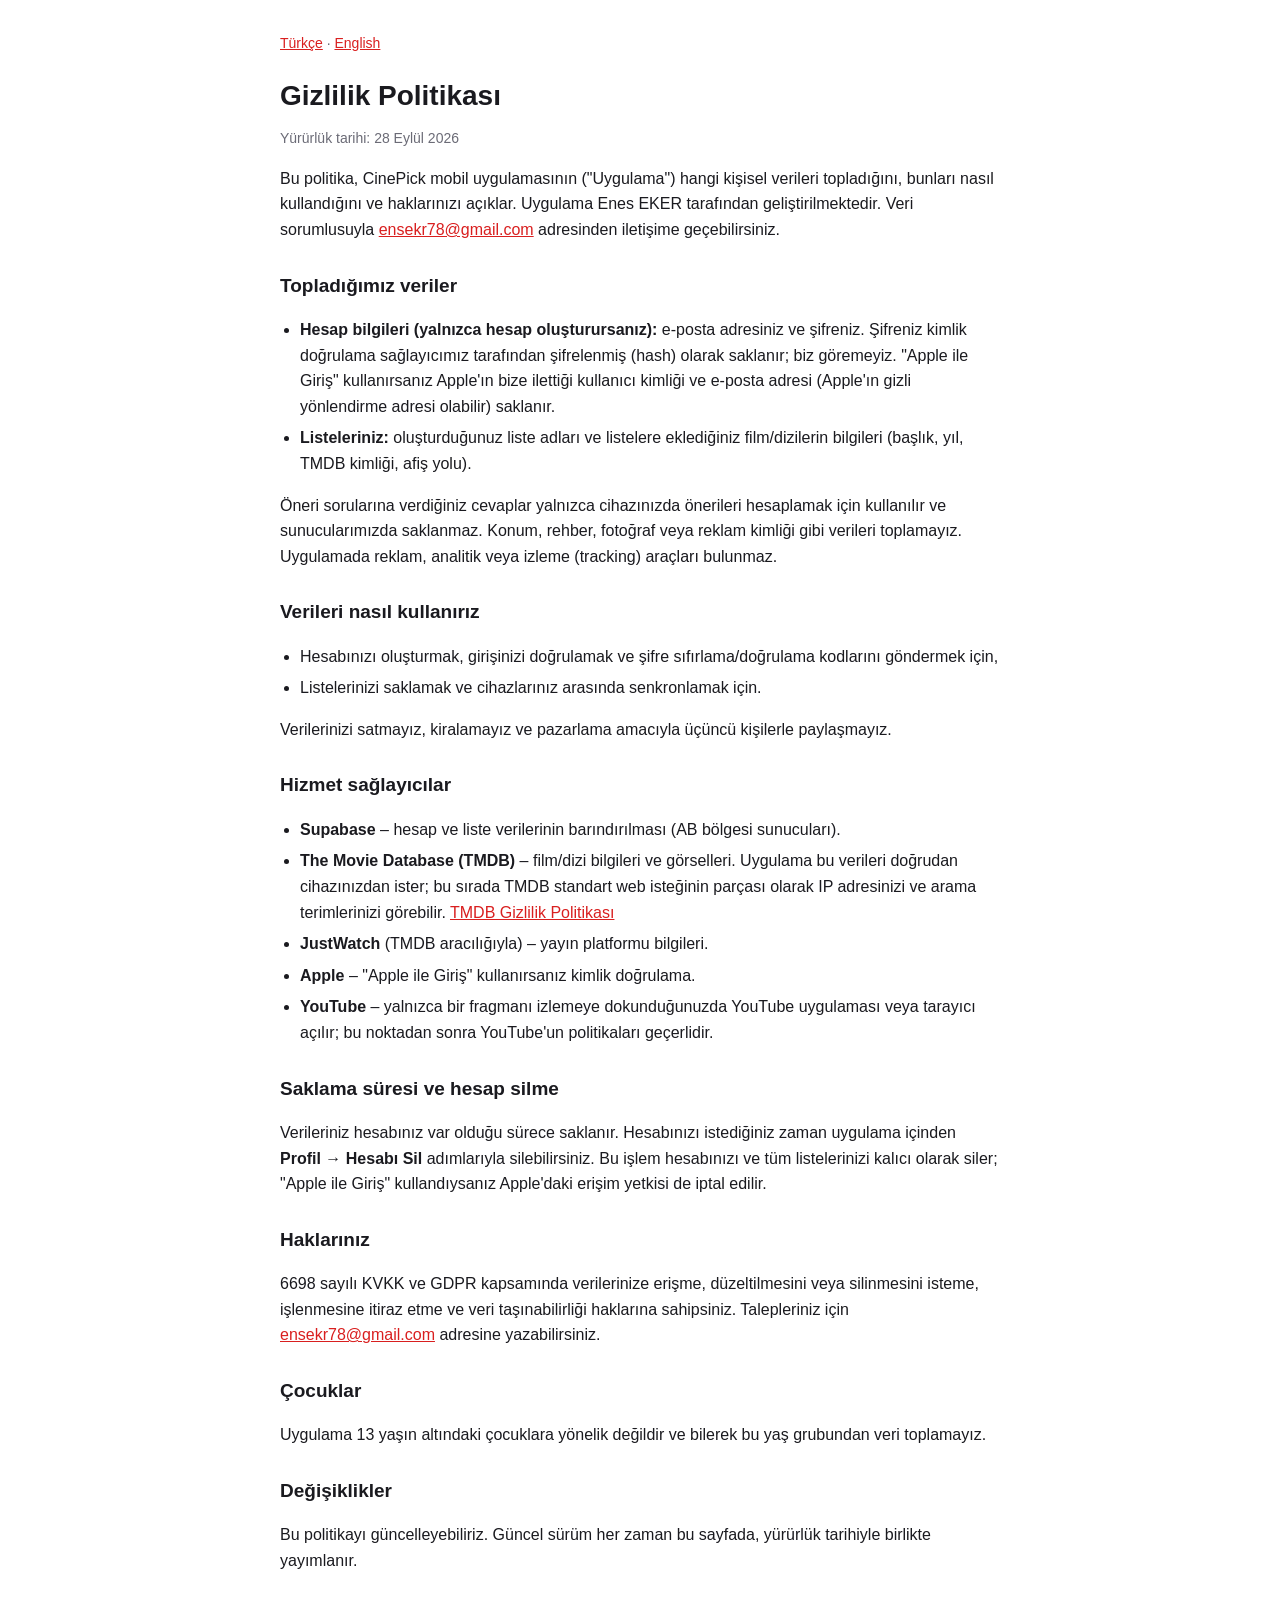
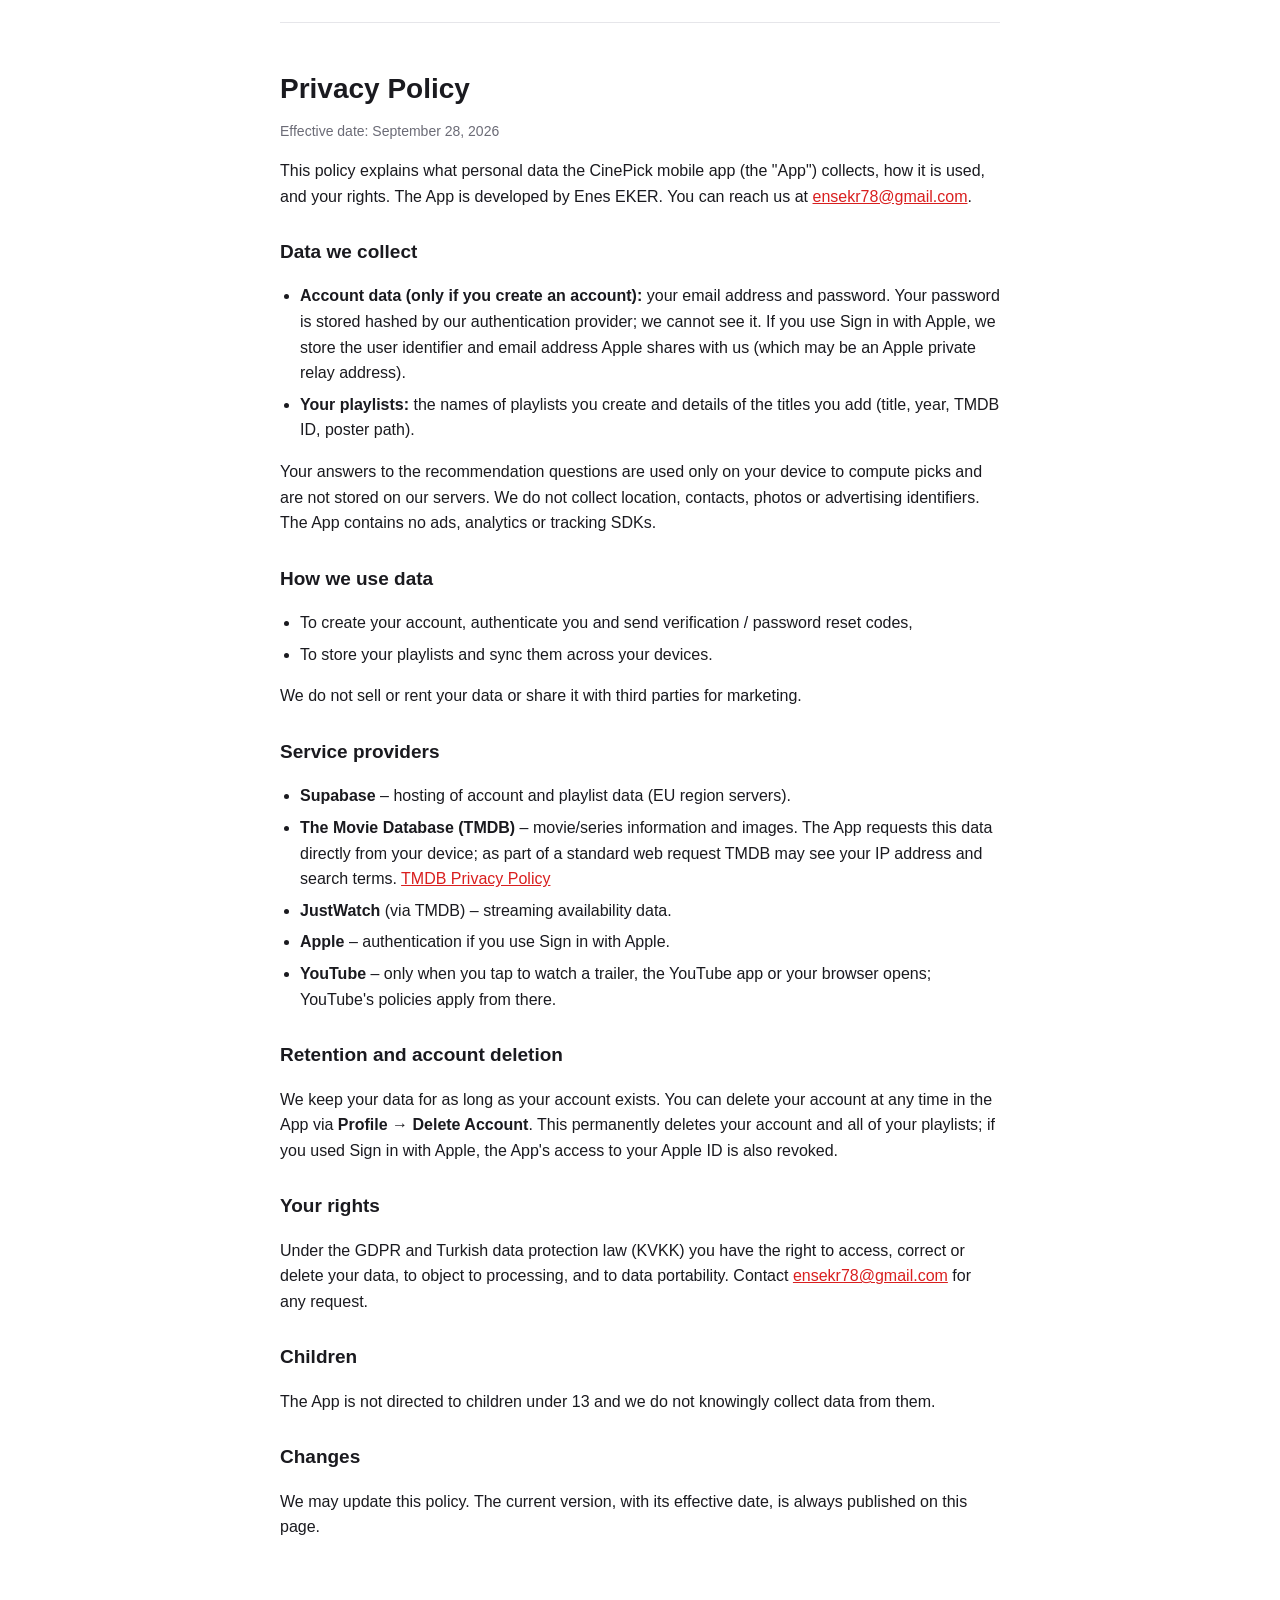
==== privacy.html @ 38d4e5ef "CinePick privacy policy, terms of use and support pages" ====
<!doctype html>
<html lang="tr">
<head>
  <meta charset="utf-8">
  <meta name="viewport" content="width=device-width, initial-scale=1">
  <title>CinePick – Gizlilik Politikası / Privacy Policy</title>
  <link rel="stylesheet" href="style.css">
</head>
<body>
  <main>
    <nav class="lang"><a href="#tr">Türkçe</a> · <a href="#en">English</a></nav>

    <section id="tr" lang="tr">
      <h1>Gizlilik Politikası</h1>
      <p class="muted">Yürürlük tarihi: 28 Eylül 2026</p>

      <p>Bu politika, CinePick mobil uygulamasının ("Uygulama") hangi kişisel verileri topladığını, bunları nasıl kullandığını ve haklarınızı açıklar. Uygulama Enes EKER tarafından geliştirilmektedir. Veri sorumlusuyla <a href="mailto:ensekr78@gmail.com">ensekr78@gmail.com</a> adresinden iletişime geçebilirsiniz.</p>

      <h2>Topladığımız veriler</h2>
      <ul>
        <li><strong>Hesap bilgileri (yalnızca hesap oluşturursanız):</strong> e-posta adresiniz ve şifreniz. Şifreniz kimlik doğrulama sağlayıcımız tarafından şifrelenmiş (hash) olarak saklanır; biz göremeyiz. "Apple ile Giriş" kullanırsanız Apple'ın bize ilettiği kullanıcı kimliği ve e-posta adresi (Apple'ın gizli yönlendirme adresi olabilir) saklanır.</li>
        <li><strong>Listeleriniz:</strong> oluşturduğunuz liste adları ve listelere eklediğiniz film/dizilerin bilgileri (başlık, yıl, TMDB kimliği, afiş yolu).</li>
      </ul>
      <p>Öneri sorularına verdiğiniz cevaplar yalnızca cihazınızda önerileri hesaplamak için kullanılır ve sunucularımızda saklanmaz. Konum, rehber, fotoğraf veya reklam kimliği gibi verileri toplamayız. Uygulamada reklam, analitik veya izleme (tracking) araçları bulunmaz.</p>

      <h2>Verileri nasıl kullanırız</h2>
      <ul>
        <li>Hesabınızı oluşturmak, girişinizi doğrulamak ve şifre sıfırlama/doğrulama kodlarını göndermek için,</li>
        <li>Listelerinizi saklamak ve cihazlarınız arasında senkronlamak için.</li>
      </ul>
      <p>Verilerinizi satmayız, kiralamayız ve pazarlama amacıyla üçüncü kişilerle paylaşmayız.</p>

      <h2>Hizmet sağlayıcılar</h2>
      <ul>
        <li><strong>Supabase</strong> – hesap ve liste verilerinin barındırılması (AB bölgesi sunucuları).</li>
        <li><strong>The Movie Database (TMDB)</strong> – film/dizi bilgileri ve görselleri. Uygulama bu verileri doğrudan cihazınızdan ister; bu sırada TMDB standart web isteğinin parçası olarak IP adresinizi ve arama terimlerinizi görebilir. <a href="https://www.themoviedb.org/privacy-policy">TMDB Gizlilik Politikası</a></li>
        <li><strong>JustWatch</strong> (TMDB aracılığıyla) – yayın platformu bilgileri.</li>
        <li><strong>Apple</strong> – "Apple ile Giriş" kullanırsanız kimlik doğrulama.</li>
        <li><strong>YouTube</strong> – yalnızca bir fragmanı izlemeye dokunduğunuzda YouTube uygulaması veya tarayıcı açılır; bu noktadan sonra YouTube'un politikaları geçerlidir.</li>
      </ul>

      <h2>Saklama süresi ve hesap silme</h2>
      <p>Verileriniz hesabınız var olduğu sürece saklanır. Hesabınızı istediğiniz zaman uygulama içinden <strong>Profil → Hesabı Sil</strong> adımlarıyla silebilirsiniz. Bu işlem hesabınızı ve tüm listelerinizi kalıcı olarak siler; "Apple ile Giriş" kullandıysanız Apple'daki erişim yetkisi de iptal edilir.</p>

      <h2>Haklarınız</h2>
      <p>6698 sayılı KVKK ve GDPR kapsamında verilerinize erişme, düzeltilmesini veya silinmesini isteme, işlenmesine itiraz etme ve veri taşınabilirliği haklarına sahipsiniz. Talepleriniz için <a href="mailto:ensekr78@gmail.com">ensekr78@gmail.com</a> adresine yazabilirsiniz.</p>

      <h2>Çocuklar</h2>
      <p>Uygulama 13 yaşın altındaki çocuklara yönelik değildir ve bilerek bu yaş grubundan veri toplamayız.</p>

      <h2>Değişiklikler</h2>
      <p>Bu politikayı güncelleyebiliriz. Güncel sürüm her zaman bu sayfada, yürürlük tarihiyle birlikte yayımlanır.</p>
    </section>

    <hr>

    <section id="en" lang="en">
      <h1>Privacy Policy</h1>
      <p class="muted">Effective date: September 28, 2026</p>

      <p>This policy explains what personal data the CinePick mobile app (the "App") collects, how it is used, and your rights. The App is developed by Enes EKER. You can reach us at <a href="mailto:ensekr78@gmail.com">ensekr78@gmail.com</a>.</p>

      <h2>Data we collect</h2>
      <ul>
        <li><strong>Account data (only if you create an account):</strong> your email address and password. Your password is stored hashed by our authentication provider; we cannot see it. If you use Sign in with Apple, we store the user identifier and email address Apple shares with us (which may be an Apple private relay address).</li>
        <li><strong>Your playlists:</strong> the names of playlists you create and details of the titles you add (title, year, TMDB ID, poster path).</li>
      </ul>
      <p>Your answers to the recommendation questions are used only on your device to compute picks and are not stored on our servers. We do not collect location, contacts, photos or advertising identifiers. The App contains no ads, analytics or tracking SDKs.</p>

      <h2>How we use data</h2>
      <ul>
        <li>To create your account, authenticate you and send verification / password reset codes,</li>
        <li>To store your playlists and sync them across your devices.</li>
      </ul>
      <p>We do not sell or rent your data or share it with third parties for marketing.</p>

      <h2>Service providers</h2>
      <ul>
        <li><strong>Supabase</strong> – hosting of account and playlist data (EU region servers).</li>
        <li><strong>The Movie Database (TMDB)</strong> – movie/series information and images. The App requests this data directly from your device; as part of a standard web request TMDB may see your IP address and search terms. <a href="https://www.themoviedb.org/privacy-policy">TMDB Privacy Policy</a></li>
        <li><strong>JustWatch</strong> (via TMDB) – streaming availability data.</li>
        <li><strong>Apple</strong> – authentication if you use Sign in with Apple.</li>
        <li><strong>YouTube</strong> – only when you tap to watch a trailer, the YouTube app or your browser opens; YouTube's policies apply from there.</li>
      </ul>

      <h2>Retention and account deletion</h2>
      <p>We keep your data for as long as your account exists. You can delete your account at any time in the App via <strong>Profile → Delete Account</strong>. This permanently deletes your account and all of your playlists; if you used Sign in with Apple, the App's access to your Apple ID is also revoked.</p>

      <h2>Your rights</h2>
      <p>Under the GDPR and Turkish data protection law (KVKK) you have the right to access, correct or delete your data, to object to processing, and to data portability. Contact <a href="mailto:ensekr78@gmail.com">ensekr78@gmail.com</a> for any request.</p>

      <h2>Children</h2>
      <p>The App is not directed to children under 13 and we do not knowingly collect data from them.</p>

      <h2>Changes</h2>
      <p>We may update this policy. The current version, with its effective date, is always published on this page.</p>
    </section>
  </main>
</body>
</html>
---- style.css ----
:root {
  --bg: #ffffff;
  --text: #1a1a1f;
  --muted: #6b6b76;
  --link: #d91f1f;
  --rule: #e6e6ea;
}

@media (prefers-color-scheme: dark) {
  :root {
    --bg: #07090f;
    --text: #f2f2f5;
    --muted: #9a9aa6;
    --link: #ff5c5c;
    --rule: #22242c;
  }
}

body {
  margin: 0;
  background: var(--bg);
  color: var(--text);
  font: 16px/1.6 -apple-system, BlinkMacSystemFont, "Segoe UI", Roboto, sans-serif;
}

main {
  max-width: 720px;
  margin: 0 auto;
  padding: 32px 16px 64px;
}

h1 { font-size: 28px; line-height: 1.25; margin: 0 0 8px; }
h2 { font-size: 19px; margin: 28px 0 8px; }
h3 { font-size: 16px; margin: 20px 0 4px; }
a { color: var(--link); }
ul { padding-left: 20px; }
li { margin-bottom: 6px; }
hr { border: 0; border-top: 1px solid var(--rule); margin: 48px 0; }
.muted { color: var(--muted); font-size: 14px; }
.lang { font-size: 14px; margin-bottom: 24px; color: var(--muted); }
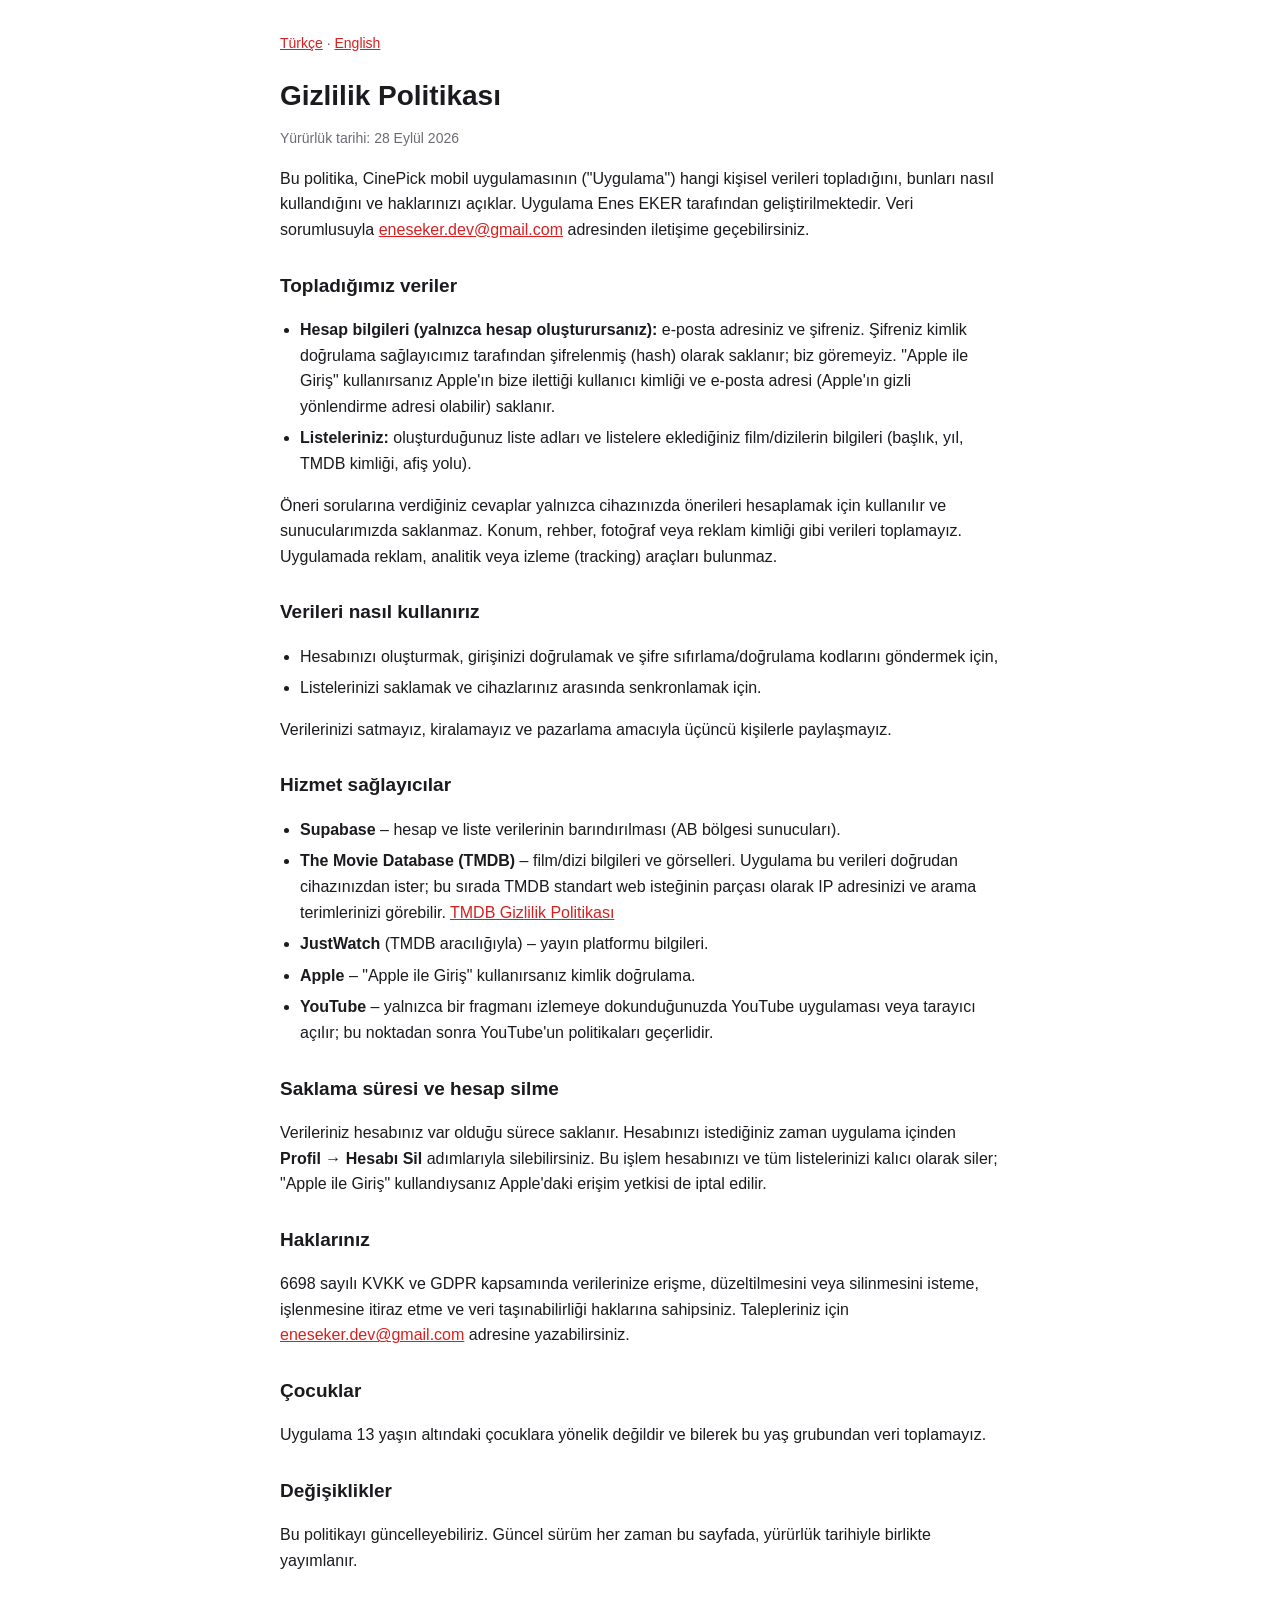
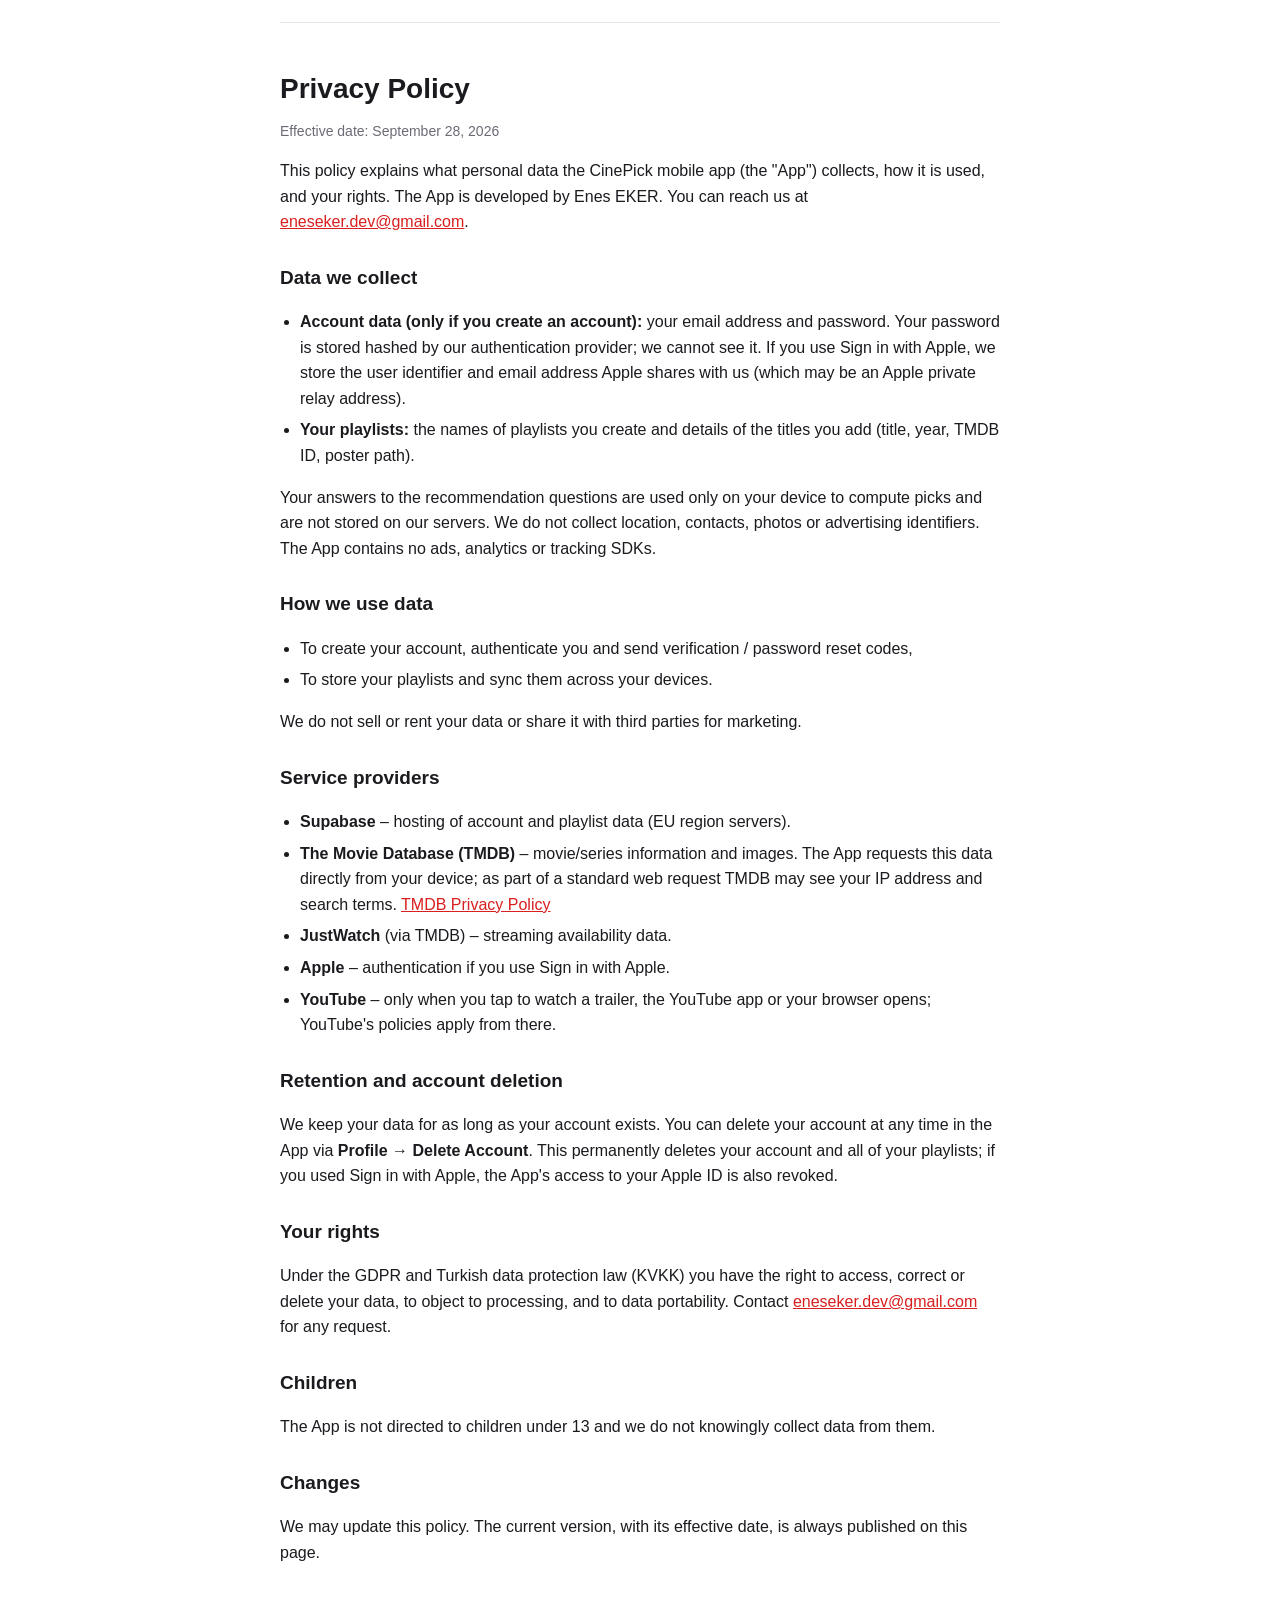
==== commit 33d7fa53: "İletişim e-postası eneseker.dev@gmail.com olarak güncellendi" ====
--- a/privacy.html
+++ b/privacy.html
@@ -14,7 +14,7 @@
       <h1>Gizlilik Politikası</h1>
       <p class="muted">Yürürlük tarihi: 28 Eylül 2026</p>
 
-      <p>Bu politika, CinePick mobil uygulamasının ("Uygulama") hangi kişisel verileri topladığını, bunları nasıl kullandığını ve haklarınızı açıklar. Uygulama Enes EKER tarafından geliştirilmektedir. Veri sorumlusuyla <a href="mailto:ensekr78@gmail.com">ensekr78@gmail.com</a> adresinden iletişime geçebilirsiniz.</p>
+      <p>Bu politika, CinePick mobil uygulamasının ("Uygulama") hangi kişisel verileri topladığını, bunları nasıl kullandığını ve haklarınızı açıklar. Uygulama Enes EKER tarafından geliştirilmektedir. Veri sorumlusuyla <a href="mailto:eneseker.dev@gmail.com">eneseker.dev@gmail.com</a> adresinden iletişime geçebilirsiniz.</p>
 
       <h2>Topladığımız veriler</h2>
       <ul>
@@ -43,7 +43,7 @@
       <p>Verileriniz hesabınız var olduğu sürece saklanır. Hesabınızı istediğiniz zaman uygulama içinden <strong>Profil → Hesabı Sil</strong> adımlarıyla silebilirsiniz. Bu işlem hesabınızı ve tüm listelerinizi kalıcı olarak siler; "Apple ile Giriş" kullandıysanız Apple'daki erişim yetkisi de iptal edilir.</p>
 
       <h2>Haklarınız</h2>
-      <p>6698 sayılı KVKK ve GDPR kapsamında verilerinize erişme, düzeltilmesini veya silinmesini isteme, işlenmesine itiraz etme ve veri taşınabilirliği haklarına sahipsiniz. Talepleriniz için <a href="mailto:ensekr78@gmail.com">ensekr78@gmail.com</a> adresine yazabilirsiniz.</p>
+      <p>6698 sayılı KVKK ve GDPR kapsamında verilerinize erişme, düzeltilmesini veya silinmesini isteme, işlenmesine itiraz etme ve veri taşınabilirliği haklarına sahipsiniz. Talepleriniz için <a href="mailto:eneseker.dev@gmail.com">eneseker.dev@gmail.com</a> adresine yazabilirsiniz.</p>
 
       <h2>Çocuklar</h2>
       <p>Uygulama 13 yaşın altındaki çocuklara yönelik değildir ve bilerek bu yaş grubundan veri toplamayız.</p>
@@ -58,7 +58,7 @@
       <h1>Privacy Policy</h1>
       <p class="muted">Effective date: September 28, 2026</p>
 
-      <p>This policy explains what personal data the CinePick mobile app (the "App") collects, how it is used, and your rights. The App is developed by Enes EKER. You can reach us at <a href="mailto:ensekr78@gmail.com">ensekr78@gmail.com</a>.</p>
+      <p>This policy explains what personal data the CinePick mobile app (the "App") collects, how it is used, and your rights. The App is developed by Enes EKER. You can reach us at <a href="mailto:eneseker.dev@gmail.com">eneseker.dev@gmail.com</a>.</p>
 
       <h2>Data we collect</h2>
       <ul>
@@ -87,7 +87,7 @@
       <p>We keep your data for as long as your account exists. You can delete your account at any time in the App via <strong>Profile → Delete Account</strong>. This permanently deletes your account and all of your playlists; if you used Sign in with Apple, the App's access to your Apple ID is also revoked.</p>
 
       <h2>Your rights</h2>
-      <p>Under the GDPR and Turkish data protection law (KVKK) you have the right to access, correct or delete your data, to object to processing, and to data portability. Contact <a href="mailto:ensekr78@gmail.com">ensekr78@gmail.com</a> for any request.</p>
+      <p>Under the GDPR and Turkish data protection law (KVKK) you have the right to access, correct or delete your data, to object to processing, and to data portability. Contact <a href="mailto:eneseker.dev@gmail.com">eneseker.dev@gmail.com</a> for any request.</p>
 
       <h2>Children</h2>
       <p>The App is not directed to children under 13 and we do not knowingly collect data from them.</p>
